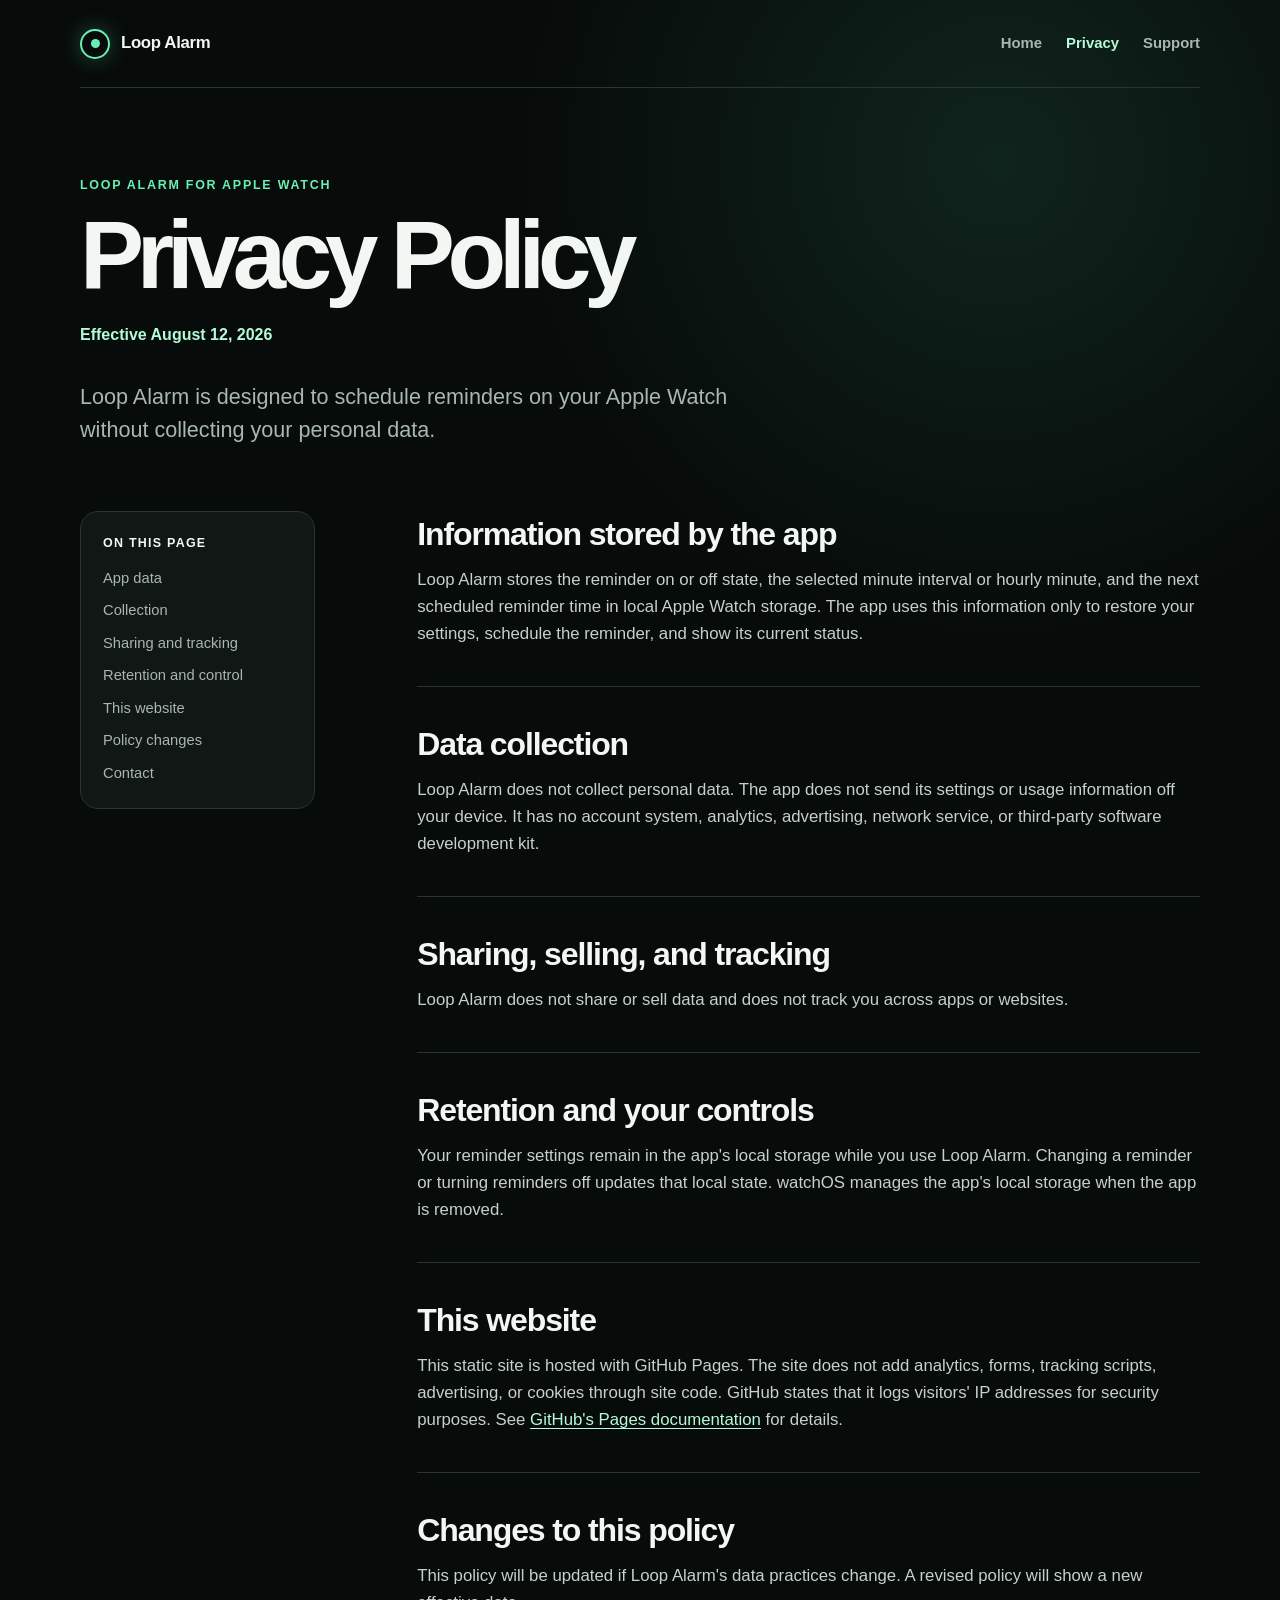
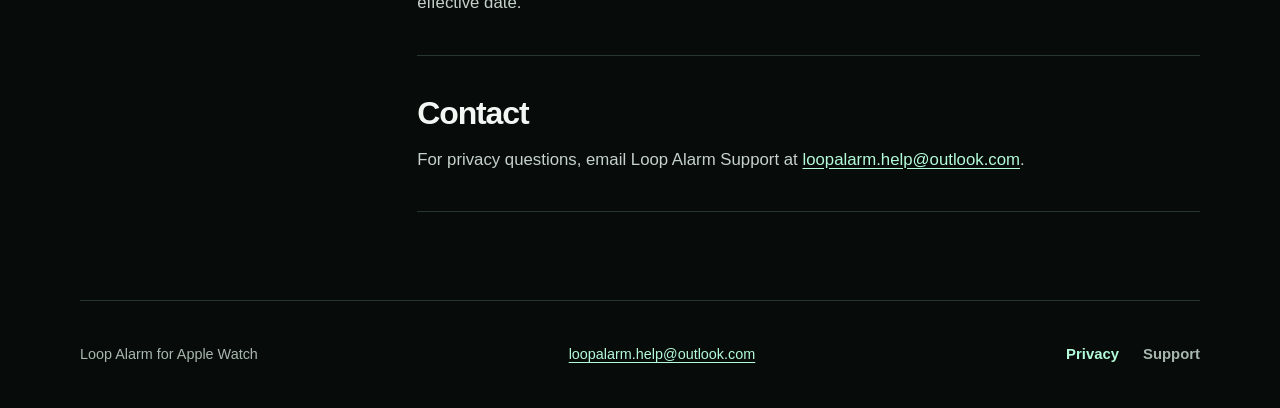
==== privacy/index.html @ ea57a0db "feat: publish Loop Alarm site" ====
<!doctype html>
<html lang="en">
<head>
  <meta charset="utf-8">
  <meta name="viewport" content="width=device-width, initial-scale=1">
  <meta name="description" content="Privacy policy for the Loop Alarm Apple Watch app.">
  <meta name="theme-color" content="#070b0a">
  <title>Privacy Policy - Loop Alarm</title>
  <link rel="canonical" href="https://jamesc0ry.github.io/loop-alarm-site/privacy/">
  <link rel="icon" href="../favicon.svg" type="image/svg+xml">
  <link rel="stylesheet" href="../styles.css">
</head>
<body>
  <a class="skip-link" href="#main-content">Skip to content</a>
  <header class="site-header">
    <a class="brand" href="../" aria-label="Loop Alarm home">
      <span class="brand-mark" aria-hidden="true"><span></span></span>
      <span>Loop Alarm</span>
    </a>
    <nav aria-label="Primary navigation">
      <a href="../">Home</a>
      <a aria-current="page" href="./">Privacy</a>
      <a href="../support/">Support</a>
    </nav>
  </header>

  <main id="main-content" class="document-shell">
    <header class="document-header">
      <p class="eyebrow">Loop Alarm for Apple Watch</p>
      <h1>Privacy Policy</h1>
      <p class="effective-date">Effective August 12, 2026</p>
      <p class="lede">Loop Alarm is designed to schedule reminders on your Apple Watch without collecting your personal data.</p>
    </header>

    <div class="document-grid">
      <nav class="contents" aria-label="Privacy policy contents">
        <p>On this page</p>
        <a href="#app-data">App data</a>
        <a href="#collection">Collection</a>
        <a href="#sharing">Sharing and tracking</a>
        <a href="#retention">Retention and control</a>
        <a href="#website">This website</a>
        <a href="#changes">Policy changes</a>
        <a href="#contact">Contact</a>
      </nav>

      <article class="policy-content">
        <section id="app-data">
          <h2>Information stored by the app</h2>
          <p>Loop Alarm stores the reminder on or off state, the selected minute interval or hourly minute, and the next scheduled reminder time in local Apple Watch storage. The app uses this information only to restore your settings, schedule the reminder, and show its current status.</p>
        </section>

        <section id="collection">
          <h2>Data collection</h2>
          <p>Loop Alarm does not collect personal data. The app does not send its settings or usage information off your device. It has no account system, analytics, advertising, network service, or third-party software development kit.</p>
        </section>

        <section id="sharing">
          <h2>Sharing, selling, and tracking</h2>
          <p>Loop Alarm does not share or sell data and does not track you across apps or websites.</p>
        </section>

        <section id="retention">
          <h2>Retention and your controls</h2>
          <p>Your reminder settings remain in the app's local storage while you use Loop Alarm. Changing a reminder or turning reminders off updates that local state. watchOS manages the app's local storage when the app is removed.</p>
        </section>

        <section id="website">
          <h2>This website</h2>
          <p>This static site is hosted with GitHub Pages. The site does not add analytics, forms, tracking scripts, advertising, or cookies through site code. GitHub states that it logs visitors' IP addresses for security purposes. See <a href="https://docs.github.com/en/pages/getting-started-with-github-pages/what-is-github-pages#data-collection">GitHub's Pages documentation</a> for details.</p>
        </section>

        <section id="changes">
          <h2>Changes to this policy</h2>
          <p>This policy will be updated if Loop Alarm's data practices change. A revised policy will show a new effective date.</p>
        </section>

        <section id="contact">
          <h2>Contact</h2>
          <p>For privacy questions, email Loop Alarm Support at <a href="mailto:loopalarm.help@outlook.com">loopalarm.help@outlook.com</a>.</p>
        </section>
      </article>
    </div>
  </main>

  <footer>
    <p>Loop Alarm for Apple Watch</p>
    <p class="footer-contact"><a href="mailto:loopalarm.help@outlook.com">loopalarm.help@outlook.com</a></p>
    <nav aria-label="Footer navigation">
      <a aria-current="page" href="./">Privacy</a>
      <a href="../support/">Support</a>
    </nav>
  </footer>
</body>
</html>
---- styles.css ----
:root {
  color-scheme: dark;
  --bg: #070b0a;
  --surface: #101714;
  --surface-raised: #16201c;
  --text: #f2f7f4;
  --muted: #a8b7af;
  --line: #29362f;
  --mint: #69f0b4;
  --mint-soft: #b4fbd9;
  --max-width: 1120px;
  --radius-large: 28px;
  --radius-medium: 18px;
}

* {
  box-sizing: border-box;
}

html {
  scroll-behavior: smooth;
}

body {
  margin: 0;
  background:
    radial-gradient(circle at 78% 8%, rgb(65 190 139 / 14%), transparent 30rem),
    var(--bg);
  color: var(--text);
  font-family: -apple-system, BlinkMacSystemFont, "SF Pro Text", "Segoe UI", sans-serif;
  line-height: 1.6;
}

a {
  color: inherit;
}

a:focus-visible {
  outline: 3px solid var(--mint);
  outline-offset: 4px;
  border-radius: 4px;
}

.skip-link {
  position: fixed;
  z-index: 10;
  top: 12px;
  left: 12px;
  padding: 10px 14px;
  border-radius: 10px;
  background: var(--text);
  color: var(--bg);
  transform: translateY(-160%);
  transition: transform 160ms ease;
}

.skip-link:focus {
  transform: translateY(0);
}

.site-header,
main,
footer {
  width: min(calc(100% - 40px), var(--max-width));
  margin-inline: auto;
}

.site-header {
  display: flex;
  align-items: center;
  justify-content: space-between;
  gap: 24px;
  min-height: 88px;
  border-bottom: 1px solid var(--line);
}

.brand {
  display: inline-flex;
  align-items: center;
  gap: 11px;
  color: var(--text);
  font-size: 1.05rem;
  font-weight: 700;
  letter-spacing: -0.02em;
  text-decoration: none;
}

.brand-mark {
  display: grid;
  width: 30px;
  aspect-ratio: 1;
  place-items: center;
  border: 2px solid var(--mint);
  border-radius: 50%;
  box-shadow: 0 0 22px rgb(105 240 180 / 28%);
}

.brand-mark span {
  width: 9px;
  aspect-ratio: 1;
  border-radius: 50%;
  background: var(--mint);
}

.site-header nav,
footer nav {
  display: flex;
  align-items: center;
  gap: 24px;
}

.site-header nav a,
footer nav a {
  color: var(--muted);
  font-size: 0.93rem;
  font-weight: 650;
  text-decoration: none;
}

.site-header nav a:hover,
.site-header nav a[aria-current="page"],
footer nav a:hover,
footer nav a[aria-current="page"] {
  color: var(--mint-soft);
}

.hero {
  max-width: 880px;
  padding: 112px 0 88px;
}

.eyebrow,
.status-label {
  margin: 0 0 14px;
  color: var(--mint);
  font-size: 0.78rem;
  font-weight: 760;
  letter-spacing: 0.14em;
  text-transform: uppercase;
}

.hero h1,
.document-header h1 {
  margin: 0;
  font-size: clamp(3.15rem, 8vw, 6.8rem);
  font-weight: 760;
  letter-spacing: -0.075em;
  line-height: 0.94;
}

.hero h1 span {
  color: var(--mint);
}

.hero-copy,
.lede {
  max-width: 680px;
  margin: 32px 0 0;
  color: var(--muted);
  font-size: clamp(1.12rem, 2vw, 1.35rem);
  line-height: 1.55;
}

.hero-actions {
  display: flex;
  flex-wrap: wrap;
  gap: 12px;
  margin-top: 34px;
}

.button {
  display: inline-flex;
  align-items: center;
  justify-content: center;
  min-height: 48px;
  padding: 0 20px;
  border: 1px solid var(--line);
  border-radius: 999px;
  font-weight: 720;
  text-decoration: none;
}

.button.primary {
  border-color: var(--mint);
  background: var(--mint);
  color: #062117;
}

.button.secondary {
  background: var(--surface);
  color: var(--text);
}

.button:hover {
  transform: translateY(-1px);
}

.feature-grid {
  display: grid;
  grid-template-columns: repeat(3, minmax(0, 1fr));
  gap: 16px;
  padding-bottom: 88px;
}

.feature-card {
  min-width: 0;
  min-height: 280px;
  padding: 28px;
  border: 1px solid var(--line);
  border-radius: var(--radius-large);
  background: linear-gradient(145deg, rgb(255 255 255 / 4%), transparent), var(--surface);
}

.feature-card h2 {
  margin: 52px 0 8px;
  font-size: 1.45rem;
  letter-spacing: -0.035em;
}

.feature-card p,
.support-footer-card p,
.contact-card p {
  margin: 0;
  color: var(--muted);
}

.feature-icon {
  display: grid;
  width: 54px;
  aspect-ratio: 1;
  place-items: center;
  border: 1px solid rgb(105 240 180 / 42%);
  border-radius: 50%;
  color: var(--mint);
  font-size: 0.78rem;
  font-weight: 800;
}

.ring-icon {
  border: 8px solid rgb(105 240 180 / 32%);
  box-shadow: inset 0 0 0 2px var(--mint);
}

.pulse-icon::before,
.pulse-icon::after {
  content: "";
  display: block;
  width: 5px;
  height: 20px;
  border-radius: 999px;
  background: var(--mint);
  box-shadow: 11px 0 0 rgb(105 240 180 / 45%), -11px 0 0 rgb(105 240 180 / 45%);
}

.pulse-icon::after {
  display: none;
}

.privacy-callout,
.support-footer-card {
  display: flex;
  align-items: end;
  justify-content: space-between;
  gap: 32px;
  margin-bottom: 88px;
  padding: 40px;
  border: 1px solid rgb(105 240 180 / 28%);
  border-radius: var(--radius-large);
  background: linear-gradient(120deg, rgb(105 240 180 / 11%), rgb(105 240 180 / 2%));
}

.privacy-callout h2,
.support-footer-card h2 {
  max-width: 700px;
  margin: 0;
  font-size: clamp(1.7rem, 4vw, 2.55rem);
  letter-spacing: -0.045em;
  line-height: 1.12;
}

.text-link {
  flex: 0 0 auto;
  color: var(--mint-soft);
  font-weight: 730;
  text-decoration: none;
}

footer {
  display: flex;
  align-items: center;
  justify-content: space-between;
  gap: 24px;
  min-height: 108px;
  border-top: 1px solid var(--line);
  color: var(--muted);
  font-size: 0.9rem;
}

.footer-contact {
  min-width: 0;
  margin: 0;
}

.footer-contact a {
  color: var(--mint-soft);
  overflow-wrap: anywhere;
  text-underline-offset: 3px;
}

.document-shell {
  padding: 88px 0;
}

.document-header {
  max-width: 850px;
  padding-bottom: 64px;
}

.document-header h1 {
  font-size: clamp(3.2rem, 8vw, 6rem);
}

.effective-date {
  margin: 22px 0 0;
  color: var(--mint-soft);
  font-weight: 650;
}

.document-grid {
  display: grid;
  grid-template-columns: minmax(180px, 0.72fr) minmax(0, 2.4fr);
  gap: clamp(44px, 8vw, 112px);
  align-items: start;
}

.contents {
  position: sticky;
  top: 24px;
  display: grid;
  gap: 9px;
  padding: 22px;
  border: 1px solid var(--line);
  border-radius: var(--radius-medium);
  background: var(--surface);
}

.contents p {
  margin: 0 0 4px;
  color: var(--text);
  font-size: 0.78rem;
  font-weight: 760;
  letter-spacing: 0.1em;
  text-transform: uppercase;
}

.contents a {
  color: var(--muted);
  font-size: 0.92rem;
  text-decoration: none;
}

.contents a:hover {
  color: var(--mint-soft);
}

.policy-content {
  min-width: 0;
}

.policy-content section {
  padding: 4px 0 38px;
  border-bottom: 1px solid var(--line);
  scroll-margin-top: 24px;
}

.policy-content section + section {
  padding-top: 38px;
}

.policy-content h2,
.faq > h2 {
  margin: 0 0 14px;
  font-size: clamp(1.55rem, 3vw, 2rem);
  letter-spacing: -0.035em;
  line-height: 1.2;
}

.policy-content p {
  margin: 0;
  color: #c6d1cb;
  font-size: 1.05rem;
}

.policy-content a {
  color: var(--mint-soft);
  text-underline-offset: 3px;
}

.support-shell {
  max-width: 900px;
}

.contact-card {
  display: grid;
  grid-template-columns: auto minmax(0, 1fr);
  gap: 20px;
  margin-bottom: 72px;
  padding: 28px;
  border: 1px solid rgb(105 240 180 / 28%);
  border-radius: var(--radius-medium);
  background: rgb(105 240 180 / 7%);
}

.status-dot {
  width: 12px;
  height: 12px;
  margin-top: 6px;
  border-radius: 50%;
  background: var(--mint);
  box-shadow: 0 0 18px rgb(105 240 180 / 48%);
}

.contact-card .status-label {
  margin-bottom: 5px;
  color: var(--mint);
}

.contact-card h2 {
  margin: 0 0 6px;
  font-size: 1.25rem;
  letter-spacing: -0.025em;
}

.contact-card h2 a {
  color: var(--mint-soft);
  overflow-wrap: anywhere;
  text-underline-offset: 4px;
}

.faq {
  margin-bottom: 72px;
}

.faq > h2 {
  margin-bottom: 28px;
  font-size: clamp(2rem, 5vw, 3.1rem);
}

.faq article {
  padding: 28px 0;
  border-top: 1px solid var(--line);
}

.faq article:last-child {
  border-bottom: 1px solid var(--line);
}

.faq h3 {
  margin: 0 0 8px;
  font-size: 1.2rem;
  letter-spacing: -0.02em;
}

.faq article p {
  margin: 0;
  color: var(--muted);
}

.support-footer-card {
  margin-bottom: 0;
}

.support-footer-card p:not(.eyebrow) {
  margin-top: 12px;
}

@media (max-width: 760px) {
  .site-header,
  main,
  footer {
    width: min(calc(100% - 28px), var(--max-width));
  }

  .site-header {
    align-items: flex-start;
    min-height: 0;
    padding: 20px 0 16px;
  }

  .site-header nav {
    gap: 14px;
  }

  .site-header nav a {
    font-size: 0.82rem;
  }

  .brand {
    gap: 8px;
    font-size: 0.95rem;
  }

  .brand-mark {
    width: 25px;
  }

  .hero {
    padding: 72px 0 60px;
  }

  .hero h1 {
    font-size: clamp(3rem, 15vw, 4.5rem);
  }

  .feature-grid {
    grid-template-columns: 1fr;
    padding-bottom: 60px;
  }

  .feature-card {
    min-height: 0;
  }

  .feature-card h2 {
    margin-top: 36px;
  }

  .privacy-callout,
  .support-footer-card {
    align-items: flex-start;
    flex-direction: column;
    margin-bottom: 60px;
    padding: 28px;
  }

  .document-shell {
    padding: 64px 0;
  }

  .document-header {
    padding-bottom: 48px;
  }

  .document-grid {
    grid-template-columns: 1fr;
    gap: 42px;
  }

  .contents {
    position: static;
    grid-template-columns: repeat(2, minmax(0, 1fr));
  }

  .contents p {
    grid-column: 1 / -1;
  }

  footer {
    align-items: flex-start;
    flex-direction: column;
    justify-content: center;
    padding: 26px 0;
  }

  footer p {
    margin: 0;
  }
}

@media (max-width: 430px) {
  .site-header {
    flex-direction: column;
    gap: 13px;
  }

  .site-header nav {
    width: 100%;
    justify-content: space-between;
  }

  .hero-actions .button {
    width: 100%;
  }

  .contact-card {
    grid-template-columns: 1fr;
  }

  .contents {
    grid-template-columns: 1fr;
  }
}

@media (prefers-reduced-motion: reduce) {
  html {
    scroll-behavior: auto;
  }

  *,
  *::before,
  *::after {
    transition-duration: 0.01ms !important;
  }
}
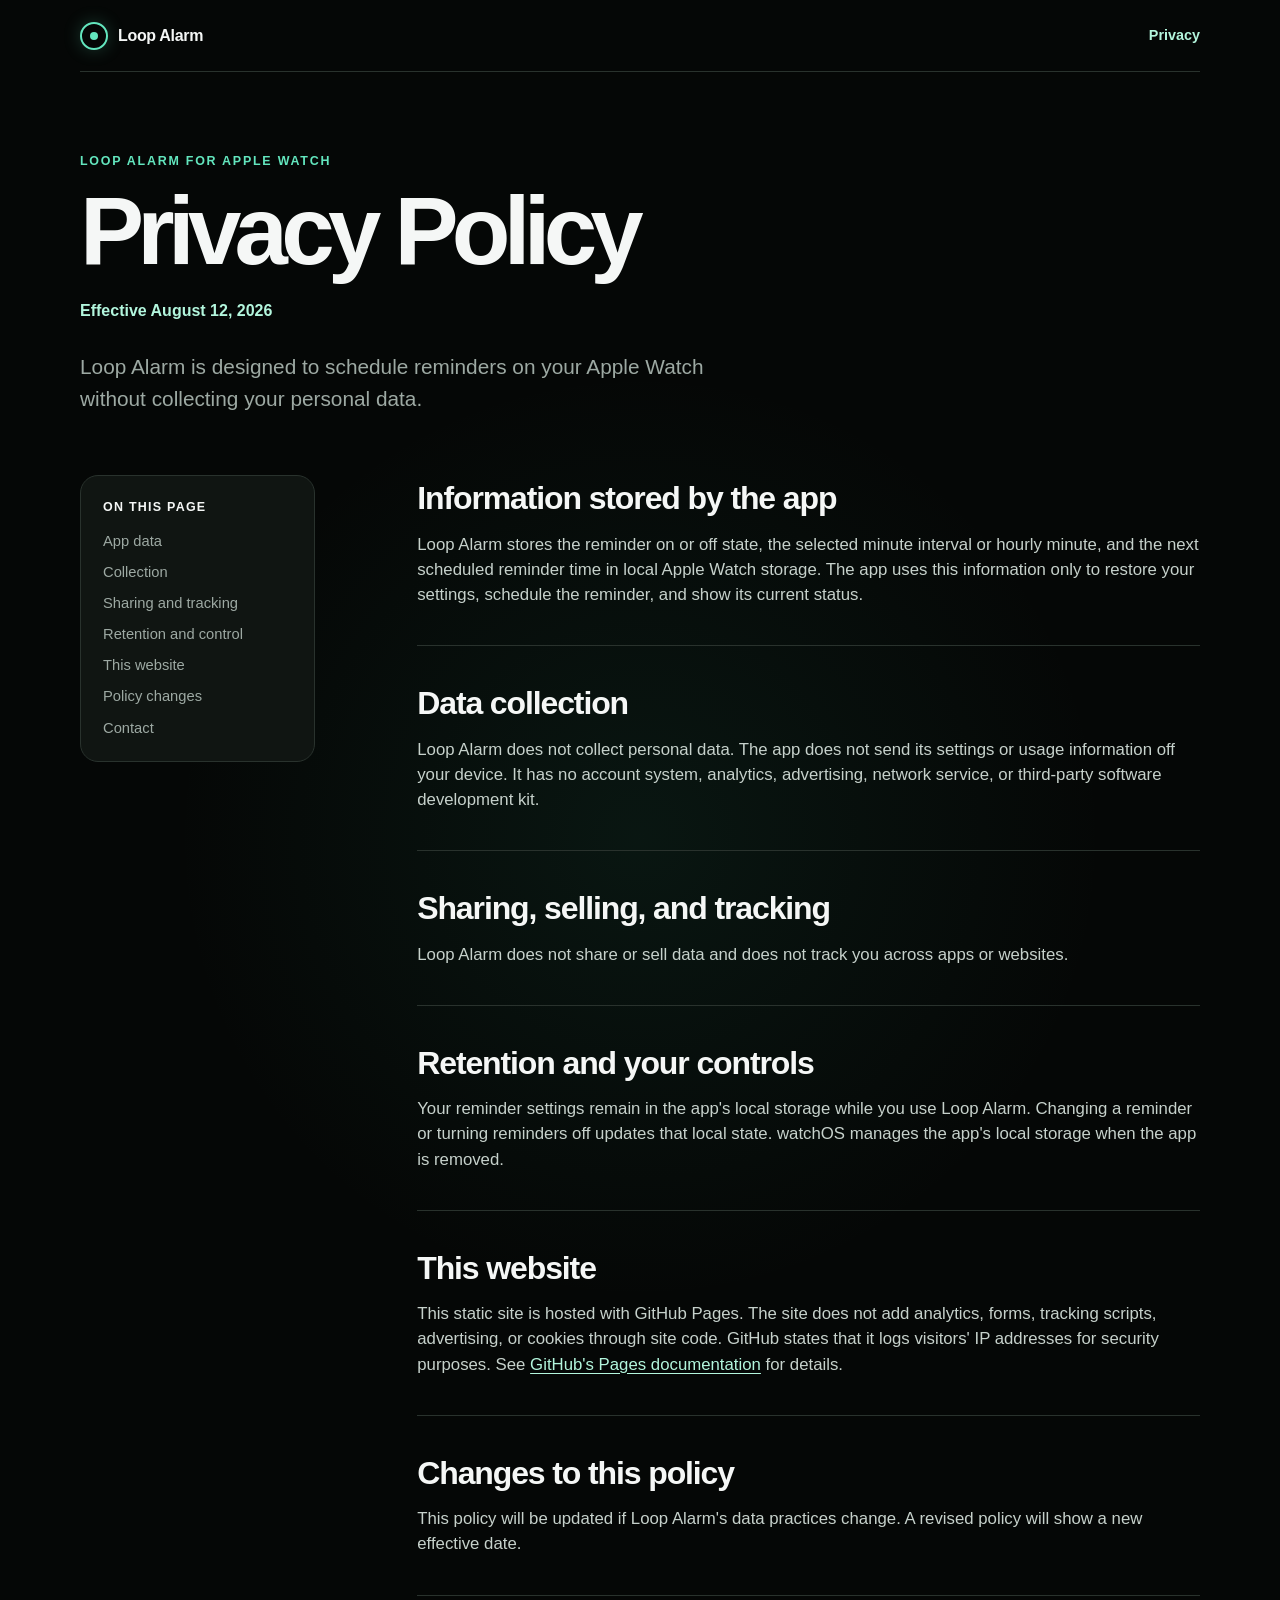
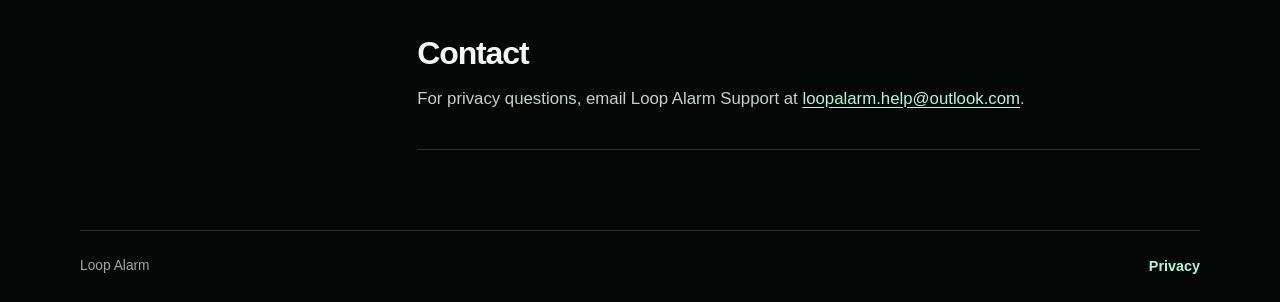
==== commit c1a1a43f: "Redesign homepage as annotated watch interface" ====
--- a/privacy/index.html
+++ b/privacy/index.html
@@ -18,9 +18,7 @@
       <span>Loop Alarm</span>
     </a>
     <nav aria-label="Primary navigation">
-      <a href="../">Home</a>
       <a aria-current="page" href="./">Privacy</a>
-      <a href="../support/">Support</a>
     </nav>
   </header>
 
@@ -84,11 +82,9 @@
   </main>
 
   <footer>
-    <p>Loop Alarm for Apple Watch</p>
-    <p class="footer-contact"><a href="mailto:loopalarm.help@outlook.com">loopalarm.help@outlook.com</a></p>
+    <p>Loop Alarm</p>
     <nav aria-label="Footer navigation">
       <a aria-current="page" href="./">Privacy</a>
-      <a href="../support/">Support</a>
     </nav>
   </footer>
 </body>
--- a/styles.css
+++ b/styles.css
@@ -1,15 +1,13 @@
 :root {
   color-scheme: dark;
-  --bg: #070b0a;
-  --surface: #101714;
-  --surface-raised: #16201c;
-  --text: #f2f7f4;
-  --muted: #a8b7af;
-  --line: #29362f;
-  --mint: #69f0b4;
-  --mint-soft: #b4fbd9;
+  --bg: #050706;
+  --surface: #101512;
+  --text: #f5f7f6;
+  --muted: #9da9a3;
+  --line: #29322d;
+  --mint: #63e6be;
+  --mint-soft: #b3f6dd;
   --max-width: 1120px;
-  --radius-large: 28px;
   --radius-medium: 18px;
 }
 
@@ -22,13 +20,16 @@
 }
 
 body {
+  display: grid;
+  grid-template-rows: auto 1fr auto;
+  min-height: 100vh;
   margin: 0;
   background:
-    radial-gradient(circle at 78% 8%, rgb(65 190 139 / 14%), transparent 30rem),
+    radial-gradient(circle at 50% 44%, rgb(45 156 119 / 10%), transparent 29rem),
     var(--bg);
   color: var(--text);
   font-family: -apple-system, BlinkMacSystemFont, "SF Pro Text", "Segoe UI", sans-serif;
-  line-height: 1.6;
+  line-height: 1.5;
 }
 
 a {
@@ -38,12 +39,24 @@
 a:focus-visible {
   outline: 3px solid var(--mint);
   outline-offset: 4px;
-  border-radius: 4px;
+  border-radius: 5px;
+}
+
+.visually-hidden {
+  position: absolute !important;
+  width: 1px !important;
+  height: 1px !important;
+  padding: 0 !important;
+  margin: -1px !important;
+  overflow: hidden !important;
+  clip: rect(0, 0, 0, 0) !important;
+  white-space: nowrap !important;
+  border: 0 !important;
 }
 
 .skip-link {
   position: fixed;
-  z-index: 10;
+  z-index: 20;
   top: 12px;
   left: 12px;
   padding: 10px 14px;
@@ -70,16 +83,16 @@
   align-items: center;
   justify-content: space-between;
   gap: 24px;
-  min-height: 88px;
+  min-height: 72px;
   border-bottom: 1px solid var(--line);
 }
 
 .brand {
   display: inline-flex;
   align-items: center;
-  gap: 11px;
+  gap: 10px;
   color: var(--text);
-  font-size: 1.05rem;
+  font-size: 1rem;
   font-weight: 700;
   letter-spacing: -0.02em;
   text-decoration: none;
@@ -87,16 +100,16 @@
 
 .brand-mark {
   display: grid;
-  width: 30px;
+  width: 28px;
   aspect-ratio: 1;
   place-items: center;
   border: 2px solid var(--mint);
   border-radius: 50%;
-  box-shadow: 0 0 22px rgb(105 240 180 / 28%);
+  box-shadow: 0 0 18px rgb(99 230 190 / 22%);
 }
 
 .brand-mark span {
-  width: 9px;
+  width: 8px;
   aspect-ratio: 1;
   border-radius: 50%;
   background: var(--mint);
@@ -112,7 +125,7 @@
 .site-header nav a,
 footer nav a {
   color: var(--muted);
-  font-size: 0.93rem;
+  font-size: 0.9rem;
   font-weight: 650;
   text-decoration: none;
 }
@@ -124,13 +137,340 @@
   color: var(--mint-soft);
 }
 
-.hero {
-  max-width: 880px;
-  padding: 112px 0 88px;
-}
-
-.eyebrow,
-.status-label {
+.app-showcase {
+  display: grid;
+  min-height: 580px;
+  place-items: center;
+  padding-block: 18px;
+}
+
+.watch-figure {
+  width: 100%;
+  margin: 0;
+}
+
+.watch-stage {
+  position: relative;
+  width: min(100%, 760px);
+  height: 540px;
+  margin-inline: auto;
+}
+
+.connectors {
+  position: absolute;
+  z-index: 3;
+  inset: 0;
+  width: 100%;
+  height: 100%;
+  overflow: visible;
+  pointer-events: none;
+}
+
+.connectors path {
+  fill: none;
+  stroke: rgb(179 246 221 / 62%);
+  stroke-width: 1;
+  vector-effect: non-scaling-stroke;
+}
+
+.connectors circle {
+  fill: var(--mint);
+  stroke: #06100c;
+  stroke-width: 1;
+  vector-effect: non-scaling-stroke;
+}
+
+.connectors-compact {
+  display: none;
+}
+
+.annotations {
+  position: absolute;
+  z-index: 4;
+  inset: 0;
+  margin: 0;
+  padding: 0;
+  list-style: none;
+  pointer-events: none;
+}
+
+.annotation {
+  position: absolute;
+  width: 178px;
+  min-width: 0;
+  padding: 9px 11px;
+  border-left: 1px solid var(--mint);
+  background: linear-gradient(90deg, rgb(16 21 18 / 98%), rgb(16 21 18 / 68%));
+}
+
+.annotation strong,
+.annotation span {
+  display: block;
+}
+
+.annotation strong {
+  color: var(--text);
+  font-size: 0.84rem;
+  font-weight: 710;
+  letter-spacing: -0.012em;
+}
+
+.annotation span {
+  margin-top: 2px;
+  color: var(--muted);
+  font-size: 0.73rem;
+  line-height: 1.35;
+}
+
+.annotation-toggle {
+  top: 51px;
+  left: 16px;
+}
+
+.annotation-support {
+  top: 51px;
+  right: 16px;
+}
+
+.annotation-interval {
+  top: 233px;
+  left: 0;
+  width: 190px;
+}
+
+.annotation-hourly {
+  top: 287px;
+  right: 16px;
+}
+
+.annotation-upcoming {
+  top: 405px;
+  left: 20px;
+}
+
+.watch-wrap {
+  position: absolute;
+  z-index: 2;
+  top: 90px;
+  left: 50%;
+  width: 294px;
+  aspect-ratio: 235 / 281;
+  transform: translateX(-50%);
+}
+
+.watch-hardware,
+.watch-case {
+  position: absolute;
+  inset: 0;
+}
+
+.watch-case {
+  container-type: inline-size;
+  border: 1px solid #606662;
+  border-radius: 23% / 19%;
+  background:
+    linear-gradient(110deg, #141816 0%, #5d625f 8%, #202422 17%, #0b0d0c 48%, #303532 84%, #777d79 94%, #181b19 100%);
+  box-shadow:
+    0 30px 65px rgb(0 0 0 / 55%),
+    0 0 0 1px rgb(255 255 255 / 6%),
+    inset 0 0 0 2px rgb(255 255 255 / 5%);
+}
+
+.watch-case::after {
+  position: absolute;
+  z-index: 1;
+  inset: 2.5%;
+  border: 1px solid rgb(255 255 255 / 9%);
+  border-radius: 22% / 18%;
+  box-shadow: inset 0 0 12px rgb(0 0 0 / 90%);
+  content: "";
+  pointer-events: none;
+}
+
+.digital-crown,
+.side-button {
+  position: absolute;
+  z-index: -1;
+  right: -4.6%;
+  border: 1px solid #666d69;
+  background: linear-gradient(90deg, #171a18, #777e7a 42%, #2d312f 74%, #111311);
+  box-shadow: 4px 6px 12px rgb(0 0 0 / 45%);
+}
+
+.digital-crown {
+  top: 18%;
+  width: 8%;
+  height: 17%;
+  border-radius: 40%;
+  background:
+    repeating-linear-gradient(0deg, transparent 0 3px, rgb(255 255 255 / 16%) 3px 4px),
+    linear-gradient(90deg, #191c1a, #737a76 48%, #202321);
+}
+
+.side-button {
+  top: 39%;
+  width: 5.5%;
+  height: 16%;
+  border-radius: 0 7px 7px 0;
+}
+
+.watch-screen {
+  position: absolute;
+  z-index: 2;
+  top: 5.34%;
+  left: 6.38%;
+  width: 87.24%;
+  height: 89.32%;
+  overflow: hidden;
+  border-radius: 21% / 17%;
+  background:
+    radial-gradient(circle at 50% 42%, rgb(99 230 190 / 3%), transparent 50%),
+    #000;
+  box-shadow:
+    0 0 0 1px #020302,
+    inset 0 0 0 1px rgb(255 255 255 / 4%);
+  color: #f7f7f7;
+  font-family: -apple-system, BlinkMacSystemFont, "SF Pro Rounded", "SF Compact Rounded", "SF Pro Display", sans-serif;
+}
+
+.screen-toggle {
+  position: absolute;
+  top: 2.79%;
+  left: 37.8%;
+  width: 24.39%;
+  height: 11.95%;
+  border-radius: 999px;
+  background: var(--mint);
+  box-shadow: inset 0 0 0 1px rgb(255 255 255 / 10%);
+}
+
+.screen-toggle span {
+  position: absolute;
+  top: 8%;
+  right: 5%;
+  height: 84%;
+  aspect-ratio: 1;
+  border-radius: 50%;
+  background: #f8faf9;
+  box-shadow: 0 1px 4px rgb(0 0 0 / 44%);
+}
+
+.support-envelope {
+  position: absolute;
+  top: 0;
+  left: 74.63%;
+  display: grid;
+  width: 21.46%;
+  aspect-ratio: 1;
+  place-items: center;
+  border-radius: 50%;
+  background: rgb(99 230 190 / 14%);
+  color: var(--mint);
+}
+
+.support-envelope:hover {
+  background: rgb(99 230 190 / 22%);
+}
+
+.support-envelope:focus-visible {
+  outline-width: 2px;
+  outline-offset: -2px;
+  border-radius: 50%;
+}
+
+.support-envelope svg {
+  width: 33%;
+  fill: currentColor;
+}
+
+.interval-dial {
+  position: absolute;
+  top: 34.26%;
+  left: 21.46%;
+  display: grid;
+  width: 57.07%;
+  height: 24.7%;
+  place-items: center;
+  border: 2px solid var(--mint);
+  border-radius: 14px;
+  background: rgb(99 230 190 / 22%);
+  color: #fff;
+  font-size: 22.1cqw;
+  font-weight: 600;
+  font-variant-numeric: tabular-nums;
+  letter-spacing: -0.04em;
+  line-height: 1;
+}
+
+.hourly-unit {
+  position: absolute;
+  top: 61.35%;
+  left: 0;
+  display: flex;
+  width: 100%;
+  height: 9.56%;
+  align-items: center;
+  justify-content: center;
+  gap: 1.7cqw;
+  color: rgb(235 235 245 / 60%);
+  font-size: 5.1cqw;
+  line-height: 1;
+}
+
+.hourly-minute {
+  padding: 1.28cqw 2.98cqw;
+  border-radius: 7px;
+  background: rgb(99 230 190 / 30%);
+  font-weight: 600;
+  font-variant-numeric: tabular-nums;
+}
+
+.upcoming-status {
+  position: absolute;
+  top: 88.84%;
+  left: 0;
+  display: flex;
+  width: 100%;
+  height: 10.36%;
+  align-items: center;
+  justify-content: center;
+  gap: 1.28cqw;
+  color: rgb(235 235 245 / 60%);
+  font-size: 4.3cqw;
+  line-height: 1.1;
+}
+
+.upcoming-status strong {
+  color: var(--mint);
+  font-weight: 500;
+  font-variant-numeric: tabular-nums;
+}
+
+footer {
+  display: flex;
+  align-items: center;
+  justify-content: space-between;
+  gap: 24px;
+  min-height: 72px;
+  border-top: 1px solid var(--line);
+  color: var(--muted);
+  font-size: 0.86rem;
+}
+
+footer p {
+  margin: 0;
+}
+
+.document-shell {
+  padding: 80px 0;
+}
+
+.document-header {
+  max-width: 850px;
+  padding-bottom: 60px;
+}
+
+.eyebrow {
   margin: 0 0 14px;
   color: var(--mint);
   font-size: 0.78rem;
@@ -139,191 +479,26 @@
   text-transform: uppercase;
 }
 
-.hero h1,
 .document-header h1 {
   margin: 0;
-  font-size: clamp(3.15rem, 8vw, 6.8rem);
+  font-size: clamp(3.2rem, 8vw, 6rem);
   font-weight: 760;
-  letter-spacing: -0.075em;
-  line-height: 0.94;
-}
-
-.hero h1 span {
-  color: var(--mint);
-}
-
-.hero-copy,
-.lede {
-  max-width: 680px;
-  margin: 32px 0 0;
-  color: var(--muted);
-  font-size: clamp(1.12rem, 2vw, 1.35rem);
-  line-height: 1.55;
-}
-
-.hero-actions {
-  display: flex;
-  flex-wrap: wrap;
-  gap: 12px;
-  margin-top: 34px;
-}
-
-.button {
-  display: inline-flex;
-  align-items: center;
-  justify-content: center;
-  min-height: 48px;
-  padding: 0 20px;
-  border: 1px solid var(--line);
-  border-radius: 999px;
-  font-weight: 720;
-  text-decoration: none;
-}
-
-.button.primary {
-  border-color: var(--mint);
-  background: var(--mint);
-  color: #062117;
-}
-
-.button.secondary {
-  background: var(--surface);
-  color: var(--text);
-}
-
-.button:hover {
-  transform: translateY(-1px);
-}
-
-.feature-grid {
-  display: grid;
-  grid-template-columns: repeat(3, minmax(0, 1fr));
-  gap: 16px;
-  padding-bottom: 88px;
-}
-
-.feature-card {
-  min-width: 0;
-  min-height: 280px;
-  padding: 28px;
-  border: 1px solid var(--line);
-  border-radius: var(--radius-large);
-  background: linear-gradient(145deg, rgb(255 255 255 / 4%), transparent), var(--surface);
-}
-
-.feature-card h2 {
-  margin: 52px 0 8px;
-  font-size: 1.45rem;
-  letter-spacing: -0.035em;
-}
-
-.feature-card p,
-.support-footer-card p,
-.contact-card p {
-  margin: 0;
-  color: var(--muted);
-}
-
-.feature-icon {
-  display: grid;
-  width: 54px;
-  aspect-ratio: 1;
-  place-items: center;
-  border: 1px solid rgb(105 240 180 / 42%);
-  border-radius: 50%;
-  color: var(--mint);
-  font-size: 0.78rem;
-  font-weight: 800;
-}
-
-.ring-icon {
-  border: 8px solid rgb(105 240 180 / 32%);
-  box-shadow: inset 0 0 0 2px var(--mint);
-}
-
-.pulse-icon::before,
-.pulse-icon::after {
-  content: "";
-  display: block;
-  width: 5px;
-  height: 20px;
-  border-radius: 999px;
-  background: var(--mint);
-  box-shadow: 11px 0 0 rgb(105 240 180 / 45%), -11px 0 0 rgb(105 240 180 / 45%);
-}
-
-.pulse-icon::after {
-  display: none;
-}
-
-.privacy-callout,
-.support-footer-card {
-  display: flex;
-  align-items: end;
-  justify-content: space-between;
-  gap: 32px;
-  margin-bottom: 88px;
-  padding: 40px;
-  border: 1px solid rgb(105 240 180 / 28%);
-  border-radius: var(--radius-large);
-  background: linear-gradient(120deg, rgb(105 240 180 / 11%), rgb(105 240 180 / 2%));
-}
-
-.privacy-callout h2,
-.support-footer-card h2 {
-  max-width: 700px;
-  margin: 0;
-  font-size: clamp(1.7rem, 4vw, 2.55rem);
-  letter-spacing: -0.045em;
-  line-height: 1.12;
-}
-
-.text-link {
-  flex: 0 0 auto;
-  color: var(--mint-soft);
-  font-weight: 730;
-  text-decoration: none;
-}
-
-footer {
-  display: flex;
-  align-items: center;
-  justify-content: space-between;
-  gap: 24px;
-  min-height: 108px;
-  border-top: 1px solid var(--line);
-  color: var(--muted);
-  font-size: 0.9rem;
-}
-
-.footer-contact {
-  min-width: 0;
-  margin: 0;
-}
-
-.footer-contact a {
-  color: var(--mint-soft);
-  overflow-wrap: anywhere;
-  text-underline-offset: 3px;
-}
-
-.document-shell {
-  padding: 88px 0;
-}
-
-.document-header {
-  max-width: 850px;
-  padding-bottom: 64px;
-}
-
-.document-header h1 {
-  font-size: clamp(3.2rem, 8vw, 6rem);
+  letter-spacing: -0.07em;
+  line-height: 0.96;
 }
 
 .effective-date {
   margin: 22px 0 0;
   color: var(--mint-soft);
   font-weight: 650;
+}
+
+.lede {
+  max-width: 680px;
+  margin: 28px 0 0;
+  color: var(--muted);
+  font-size: clamp(1.08rem, 2vw, 1.3rem);
+  line-height: 1.55;
 }
 
 .document-grid {
@@ -377,8 +552,7 @@
   padding-top: 38px;
 }
 
-.policy-content h2,
-.faq > h2 {
+.policy-content h2 {
   margin: 0 0 14px;
   font-size: clamp(1.55rem, 3vw, 2rem);
   letter-spacing: -0.035em;
@@ -393,144 +567,83 @@
 
 .policy-content a {
   color: var(--mint-soft);
+  overflow-wrap: anywhere;
   text-underline-offset: 3px;
 }
 
-.support-shell {
-  max-width: 900px;
-}
-
-.contact-card {
-  display: grid;
-  grid-template-columns: auto minmax(0, 1fr);
-  gap: 20px;
-  margin-bottom: 72px;
-  padding: 28px;
-  border: 1px solid rgb(105 240 180 / 28%);
-  border-radius: var(--radius-medium);
-  background: rgb(105 240 180 / 7%);
-}
-
-.status-dot {
-  width: 12px;
-  height: 12px;
-  margin-top: 6px;
-  border-radius: 50%;
-  background: var(--mint);
-  box-shadow: 0 0 18px rgb(105 240 180 / 48%);
-}
-
-.contact-card .status-label {
-  margin-bottom: 5px;
-  color: var(--mint);
-}
-
-.contact-card h2 {
-  margin: 0 0 6px;
-  font-size: 1.25rem;
-  letter-spacing: -0.025em;
-}
-
-.contact-card h2 a {
-  color: var(--mint-soft);
-  overflow-wrap: anywhere;
-  text-underline-offset: 4px;
-}
-
-.faq {
-  margin-bottom: 72px;
-}
-
-.faq > h2 {
-  margin-bottom: 28px;
-  font-size: clamp(2rem, 5vw, 3.1rem);
-}
-
-.faq article {
-  padding: 28px 0;
-  border-top: 1px solid var(--line);
-}
-
-.faq article:last-child {
-  border-bottom: 1px solid var(--line);
-}
-
-.faq h3 {
-  margin: 0 0 8px;
-  font-size: 1.2rem;
-  letter-spacing: -0.02em;
-}
-
-.faq article p {
-  margin: 0;
-  color: var(--muted);
-}
-
-.support-footer-card {
-  margin-bottom: 0;
-}
-
-.support-footer-card p:not(.eyebrow) {
-  margin-top: 12px;
-}
-
-@media (max-width: 760px) {
+@media (max-width: 959px) {
   .site-header,
   main,
   footer {
     width: min(calc(100% - 28px), var(--max-width));
   }
 
-  .site-header {
-    align-items: flex-start;
+  .app-showcase {
     min-height: 0;
-    padding: 20px 0 16px;
-  }
-
-  .site-header nav {
-    gap: 14px;
-  }
-
-  .site-header nav a {
-    font-size: 0.82rem;
-  }
-
-  .brand {
-    gap: 8px;
-    font-size: 0.95rem;
-  }
-
-  .brand-mark {
-    width: 25px;
-  }
-
-  .hero {
-    padding: 72px 0 60px;
-  }
-
-  .hero h1 {
-    font-size: clamp(3rem, 15vw, 4.5rem);
-  }
-
-  .feature-grid {
-    grid-template-columns: 1fr;
-    padding-bottom: 60px;
-  }
-
-  .feature-card {
-    min-height: 0;
-  }
-
-  .feature-card h2 {
-    margin-top: 36px;
-  }
-
-  .privacy-callout,
-  .support-footer-card {
-    align-items: flex-start;
-    flex-direction: column;
-    margin-bottom: 60px;
-    padding: 28px;
+    padding-block: 24px;
+  }
+
+  .watch-stage {
+    width: min(100%, 430px);
+    height: auto;
+    aspect-ratio: 360 / 660;
+  }
+
+  .connectors-wide {
+    display: none;
+  }
+
+  .connectors-compact {
+    display: block;
+  }
+
+  .watch-wrap {
+    top: 24.24%;
+    width: 65.28%;
+  }
+
+  .annotation {
+    width: 41.67%;
+    padding: 7px 8px;
+  }
+
+  .annotation strong {
+    font-size: clamp(0.72rem, 3.5vw, 0.82rem);
+  }
+
+  .annotation span {
+    font-size: clamp(0.63rem, 3vw, 0.73rem);
+  }
+
+  .annotation-toggle {
+    top: 2.73%;
+    left: 2.78%;
+  }
+
+  .annotation-support {
+    top: 2.73%;
+    right: 2.78%;
+  }
+
+  .annotation-interval,
+  .annotation-hourly,
+  .annotation-upcoming {
+    top: 74.24%;
+    width: 30%;
+  }
+
+  .annotation-interval {
+    left: 1.67%;
+  }
+
+  .annotation-hourly {
+    right: auto;
+    left: 35%;
+  }
+
+  .annotation-upcoming {
+    right: 1.67%;
+    left: auto;
   }
 
   .document-shell {
@@ -554,36 +667,32 @@
   .contents p {
     grid-column: 1 / -1;
   }
-
-  footer {
-    align-items: flex-start;
-    flex-direction: column;
-    justify-content: center;
-    padding: 26px 0;
-  }
-
-  footer p {
-    margin: 0;
-  }
 }
 
 @media (max-width: 430px) {
   .site-header {
-    flex-direction: column;
-    gap: 13px;
+    min-height: 64px;
   }
 
   .site-header nav {
-    width: 100%;
-    justify-content: space-between;
-  }
-
-  .hero-actions .button {
-    width: 100%;
-  }
-
-  .contact-card {
-    grid-template-columns: 1fr;
+    gap: 16px;
+  }
+
+  .brand {
+    gap: 8px;
+    font-size: 0.94rem;
+  }
+
+  .brand-mark {
+    width: 25px;
+  }
+
+  .annotation span {
+    line-height: 1.28;
+  }
+
+  footer {
+    min-height: 64px;
   }
 
   .contents {
@@ -602,3 +711,15 @@
     transition-duration: 0.01ms !important;
   }
 }
+
+@media (forced-colors: active) {
+  .watch-case,
+  .watch-screen,
+  .annotation {
+    border: 1px solid CanvasText;
+  }
+
+  .connectors path {
+    stroke: CanvasText;
+  }
+}
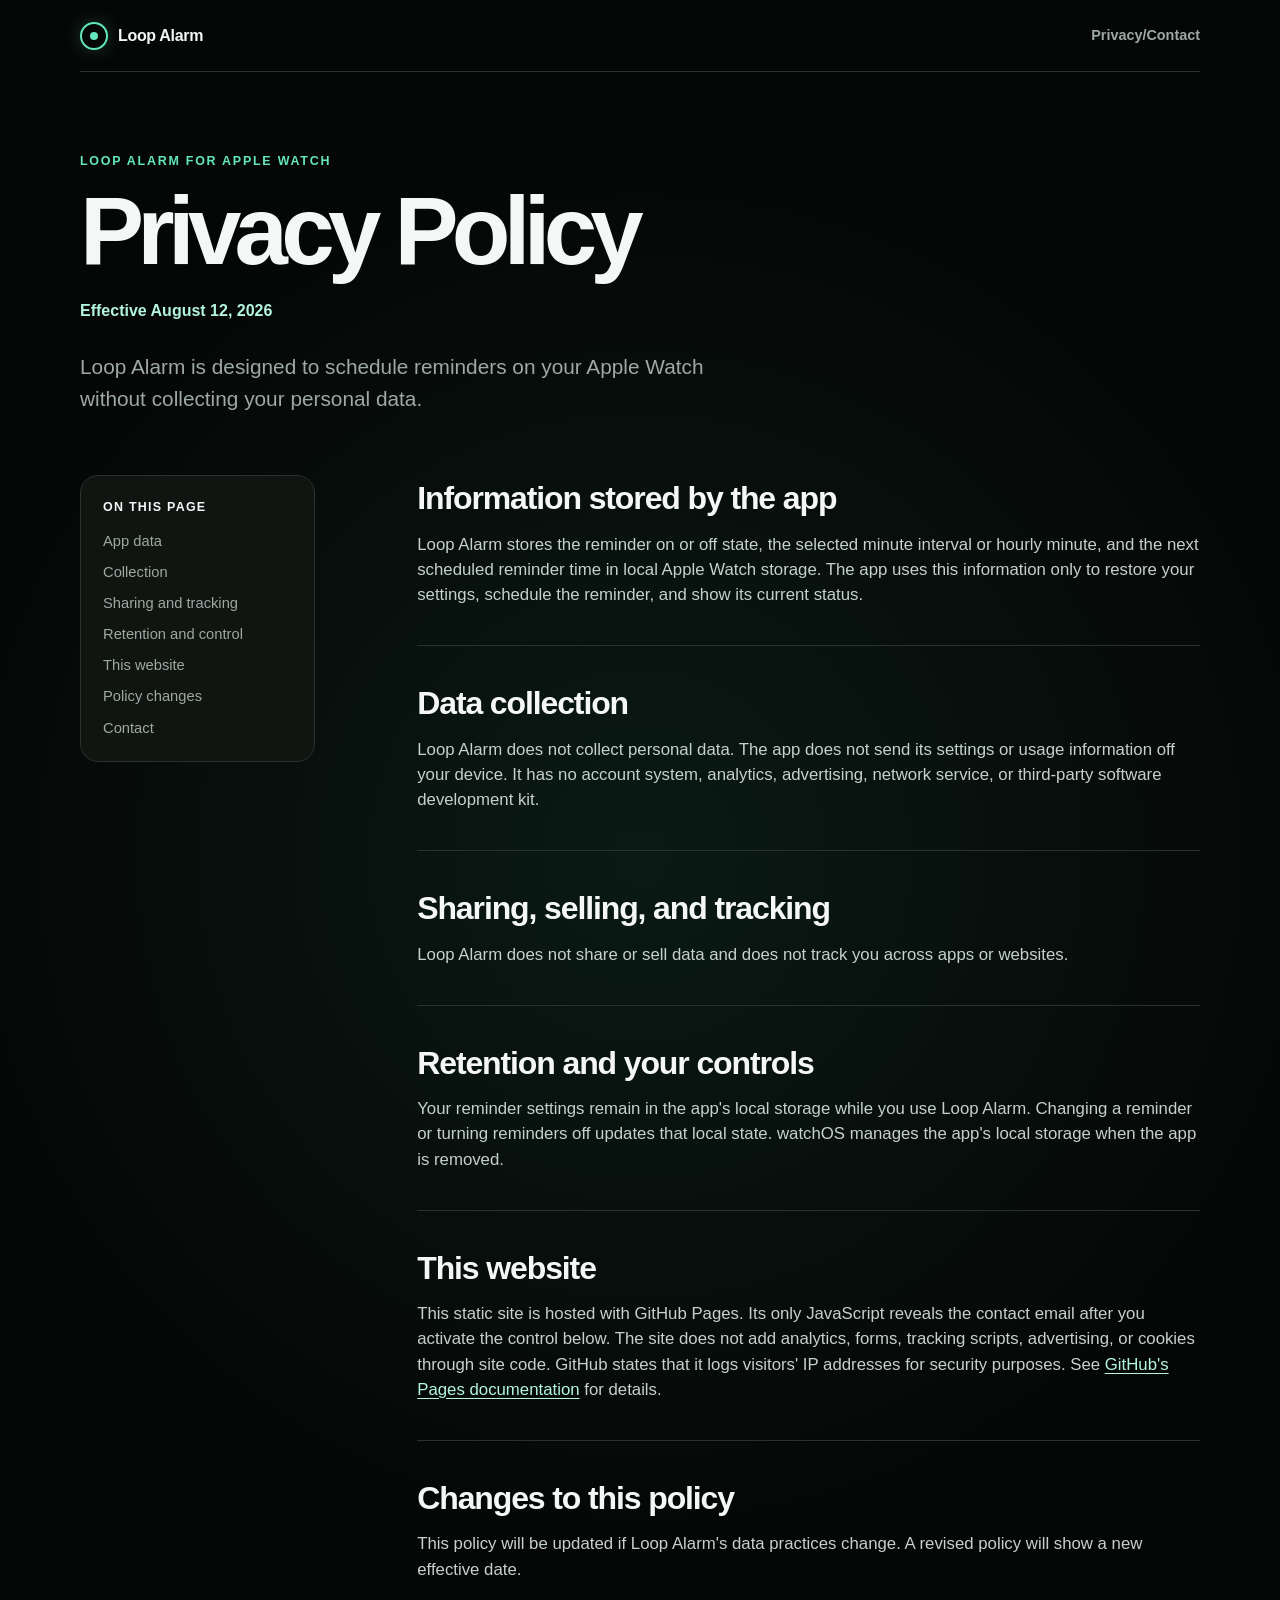
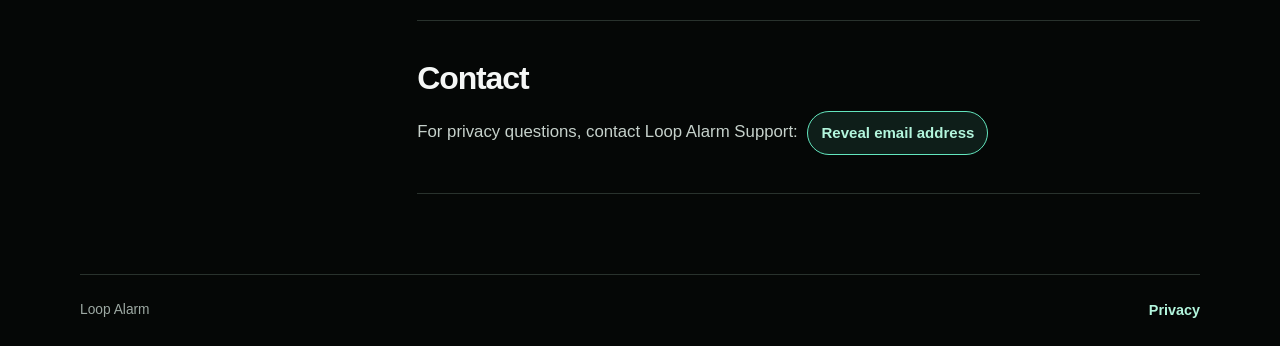
==== commit a2bf81da: "Apply homepage contact review feedback" ====
--- a/privacy/index.html
+++ b/privacy/index.html
@@ -6,6 +6,7 @@
   <meta name="description" content="Privacy policy for the Loop Alarm Apple Watch app.">
   <meta name="theme-color" content="#070b0a">
   <title>Privacy Policy - Loop Alarm</title>
+  <meta http-equiv="Content-Security-Policy" content="default-src 'none'; style-src 'self'; img-src 'self'; script-src 'self'; base-uri 'none'; form-action 'none'">
   <link rel="canonical" href="https://jamesc0ry.github.io/loop-alarm-site/privacy/">
   <link rel="icon" href="../favicon.svg" type="image/svg+xml">
   <link rel="stylesheet" href="../styles.css">
@@ -18,7 +19,7 @@
       <span>Loop Alarm</span>
     </a>
     <nav aria-label="Primary navigation">
-      <a aria-current="page" href="./">Privacy</a>
+      <a href="#contact">Privacy/Contact</a>
     </nav>
   </header>
 
@@ -65,7 +66,7 @@
 
         <section id="website">
           <h2>This website</h2>
-          <p>This static site is hosted with GitHub Pages. The site does not add analytics, forms, tracking scripts, advertising, or cookies through site code. GitHub states that it logs visitors' IP addresses for security purposes. See <a href="https://docs.github.com/en/pages/getting-started-with-github-pages/what-is-github-pages#data-collection">GitHub's Pages documentation</a> for details.</p>
+          <p>This static site is hosted with GitHub Pages. Its only JavaScript reveals the contact email after you activate the control below. The site does not add analytics, forms, tracking scripts, advertising, or cookies through site code. GitHub states that it logs visitors' IP addresses for security purposes. See <a href="https://docs.github.com/en/pages/getting-started-with-github-pages/what-is-github-pages#data-collection">GitHub's Pages documentation</a> for details.</p>
         </section>
 
         <section id="changes">
@@ -75,7 +76,7 @@
 
         <section id="contact">
           <h2>Contact</h2>
-          <p>For privacy questions, email Loop Alarm Support at <a href="mailto:loopalarm.help@outlook.com">loopalarm.help@outlook.com</a>.</p>
+          <p>For privacy questions, contact Loop Alarm Support: <span class="contact-reveal" data-contact aria-live="polite"><noscript>Email contact remains available from the information screen on the Loop Alarm homepage.</noscript></span></p>
         </section>
       </article>
     </div>
@@ -87,5 +88,6 @@
       <a aria-current="page" href="./">Privacy</a>
     </nav>
   </footer>
+  <script src="../contact.js" defer></script>
 </body>
 </html>
--- a/styles.css
+++ b/styles.css
@@ -25,7 +25,7 @@
   min-height: 100vh;
   margin: 0;
   background:
-    radial-gradient(circle at 50% 44%, rgb(45 156 119 / 10%), transparent 29rem),
+    radial-gradient(circle at 50% 44%, rgb(45 156 119 / 12.5%), transparent 43.5rem),
     var(--bg);
   color: var(--text);
   font-family: -apple-system, BlinkMacSystemFont, "SF Pro Text", "Segoe UI", sans-serif;
@@ -91,6 +91,7 @@
   display: inline-flex;
   align-items: center;
   gap: 10px;
+  min-height: 44px;
   color: var(--text);
   font-size: 1rem;
   font-weight: 700;
@@ -124,6 +125,11 @@
 
 .site-header nav a,
 footer nav a {
+  display: inline-flex;
+  min-width: 44px;
+  min-height: 44px;
+  align-items: center;
+  justify-content: center;
   color: var(--muted);
   font-size: 0.9rem;
   font-weight: 650;
@@ -164,9 +170,10 @@
   height: 100%;
   overflow: visible;
   pointer-events: none;
-}
-
-.connectors path {
+  transition: opacity 160ms ease, visibility 160ms ease;
+}
+
+.connectors line {
   fill: none;
   stroke: rgb(179 246 221 / 62%);
   stroke-width: 1;
@@ -192,6 +199,13 @@
   padding: 0;
   list-style: none;
   pointer-events: none;
+  transition: opacity 160ms ease, visibility 160ms ease;
+}
+
+.watch-stage:has(.information-control[open]) .connectors,
+.watch-stage:has(.information-control[open]) .annotations {
+  visibility: hidden;
+  opacity: 0;
 }
 
 .annotation {
@@ -227,25 +241,15 @@
   left: 16px;
 }
 
-.annotation-support {
-  top: 51px;
-  right: 16px;
-}
-
 .annotation-interval {
   top: 233px;
   left: 0;
   width: 190px;
 }
 
-.annotation-hourly {
-  top: 287px;
+.annotation-upcoming {
+  top: 367px;
   right: 16px;
-}
-
-.annotation-upcoming {
-  top: 405px;
-  left: 20px;
 }
 
 .watch-wrap {
@@ -355,32 +359,133 @@
   box-shadow: 0 1px 4px rgb(0 0 0 / 44%);
 }
 
-.support-envelope {
-  position: absolute;
+.information-control {
+  position: absolute;
+  z-index: 5;
+  inset: 0;
+  border-radius: 21% / 17%;
+  pointer-events: none;
+}
+
+.information-control summary {
+  position: absolute;
+  z-index: 2;
   top: 0;
-  left: 74.63%;
+  right: 3.91%;
   display: grid;
-  width: 21.46%;
+  width: max(21.46%, 44px);
+  min-width: 44px;
+  min-height: 44px;
   aspect-ratio: 1;
   place-items: center;
+  padding: 0;
+  border: 0;
   border-radius: 50%;
   background: rgb(99 230 190 / 14%);
   color: var(--mint);
-}
-
-.support-envelope:hover {
+  cursor: pointer;
+  list-style: none;
+  pointer-events: auto;
+}
+
+.information-control summary::-webkit-details-marker {
+  display: none;
+}
+
+.information-control summary:hover {
   background: rgb(99 230 190 / 22%);
 }
 
-.support-envelope:focus-visible {
-  outline-width: 2px;
-  outline-offset: -2px;
+.information-control summary:focus-visible {
+  outline: 2px solid #fff;
+  outline-offset: -3px;
   border-radius: 50%;
 }
 
-.support-envelope svg {
-  width: 33%;
+.information-icon {
+  width: 39%;
+  fill: none;
+  stroke: currentColor;
+  stroke-linecap: round;
+  stroke-width: 1.75;
+}
+
+.information-icon .information-dot {
   fill: currentColor;
+  stroke: none;
+}
+
+.information-done-label,
+.information-close-label {
+  display: none;
+}
+
+.information-screen {
+  position: absolute;
+  z-index: 1;
+  inset: 0;
+  display: grid;
+  align-content: start;
+  gap: clamp(4px, 3cqw, 8px);
+  padding: 18% 7% 23%;
+  border-radius: inherit;
+  background: #000;
+  text-align: center;
+  pointer-events: auto;
+}
+
+.information-control:not([open]) .information-screen {
+  display: none;
+}
+
+.information-screen h2 {
+  margin: 0 0 2px;
+  font-size: clamp(0.9rem, 6.4cqw, 1.02rem);
+  line-height: 1.2;
+}
+
+.information-screen a {
+  display: grid;
+  min-height: 44px;
+  align-items: center;
+  color: var(--mint);
+  font-size: clamp(0.75rem, 5.1cqw, 0.82rem);
+  line-height: 1.25;
+  overflow-wrap: anywhere;
+  text-decoration: none;
+}
+
+.information-control[open] summary {
+  top: 75%;
+  left: 24%;
+  right: auto;
+  width: 52%;
+  min-width: 44px;
+  min-height: 44px;
+  aspect-ratio: auto;
+  border-radius: 999px;
+  background: var(--mint);
+  color: #000;
+  font-size: clamp(0.75rem, 5.1cqw, 0.82rem);
+  font-weight: 650;
+}
+
+.information-control[open] summary:hover {
+  background: var(--mint-soft);
+}
+
+.information-control[open] summary:focus-visible {
+  border-radius: 999px;
+}
+
+.information-control[open] .information-icon,
+.information-control[open] .information-open-label {
+  display: none;
+}
+
+.information-control[open] .information-done-label,
+.information-control[open] .information-close-label {
+  display: block;
 }
 
 .interval-dial {
@@ -402,7 +507,7 @@
   line-height: 1;
 }
 
-.hourly-unit {
+.interval-unit {
   position: absolute;
   top: 61.35%;
   left: 0;
@@ -411,18 +516,9 @@
   height: 9.56%;
   align-items: center;
   justify-content: center;
-  gap: 1.7cqw;
   color: rgb(235 235 245 / 60%);
   font-size: 5.1cqw;
   line-height: 1;
-}
-
-.hourly-minute {
-  padding: 1.28cqw 2.98cqw;
-  border-radius: 7px;
-  background: rgb(99 230 190 / 30%);
-  font-weight: 600;
-  font-variant-numeric: tabular-nums;
 }
 
 .upcoming-status {
@@ -571,6 +667,34 @@
   text-underline-offset: 3px;
 }
 
+.contact-reveal {
+  display: inline-flex;
+  margin-inline-start: 0.3em;
+  vertical-align: middle;
+}
+
+.contact-reveal button {
+  min-height: 44px;
+  padding: 8px 13px;
+  border: 1px solid var(--mint);
+  border-radius: 999px;
+  background: rgb(99 230 190 / 10%);
+  color: var(--mint-soft);
+  font: inherit;
+  font-size: 0.94rem;
+  font-weight: 700;
+  cursor: pointer;
+}
+
+.contact-reveal button:hover {
+  background: rgb(99 230 190 / 18%);
+}
+
+.contact-reveal button:focus-visible {
+  outline: 3px solid var(--mint);
+  outline-offset: 4px;
+}
+
 @media (max-width: 959px) {
   .site-header,
   main,
@@ -617,32 +741,22 @@
 
   .annotation-toggle {
     top: 2.73%;
-    left: 2.78%;
-  }
-
-  .annotation-support {
-    top: 2.73%;
-    right: 2.78%;
+    left: 50%;
+    transform: translateX(-50%);
   }
 
   .annotation-interval,
-  .annotation-hourly,
   .annotation-upcoming {
     top: 74.24%;
-    width: 30%;
+    width: 41.67%;
   }
 
   .annotation-interval {
-    left: 1.67%;
-  }
-
-  .annotation-hourly {
-    right: auto;
-    left: 35%;
+    left: 2.78%;
   }
 
   .annotation-upcoming {
-    right: 1.67%;
+    right: 2.78%;
     left: auto;
   }
 
@@ -715,11 +829,16 @@
 @media (forced-colors: active) {
   .watch-case,
   .watch-screen,
-  .annotation {
+  .annotation,
+  .information-screen {
     border: 1px solid CanvasText;
   }
 
-  .connectors path {
+  .contact-reveal button {
+    border: 1px solid ButtonText;
+  }
+
+  .connectors line {
     stroke: CanvasText;
   }
 }
